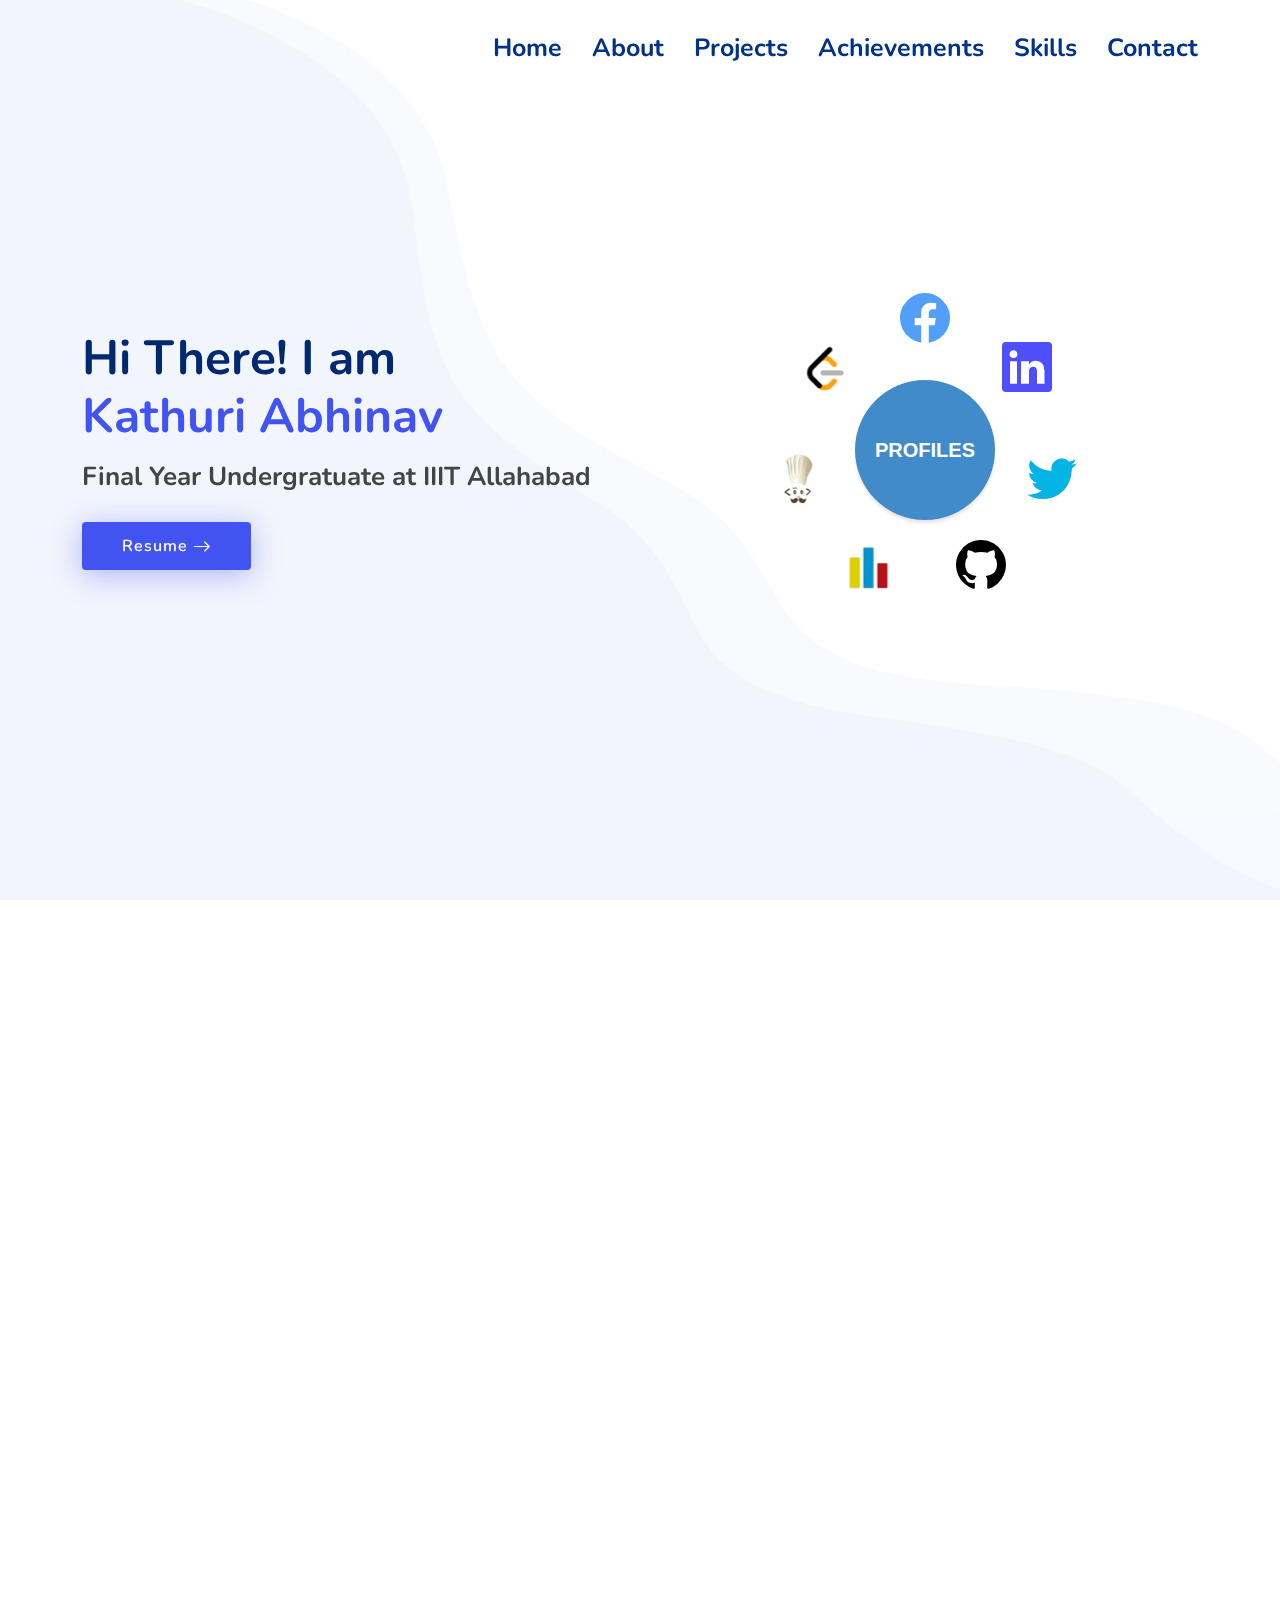
==== index.html @ 7c081679 "Update index.html" ====
<!-- kathuriabhinav -->

<!DOCTYPE html>
<html lang="en">

<head>

    <meta charset="utf-8">
    <meta content="width=device-width, initial-scale=1.0" name="viewport">

    <title>Kathuri Abhinav</title>
    <meta content="" name="description">

    <meta content="" name="keywords">
    <link rel="icon" href="https://github.com/kathuriabhinav/kathuriabhinav.github.io/blob/c8b21d54b0d76dc29320cdb60df4d03b7e96360a/assets/img/favicon.ico"/>
    <link href="assets/img/apple-touch-icon.png" rel="apple-touch-icon">
    <link
        href="https://fonts.googleapis.com/css?family=Open+Sans:300,300i,400,400i,600,600i,700,700i|Nunito:300,300i,400,400i,600,600i,700,700i|Poppins:300,300i,400,400i,500,500i,600,600i,700,700i"
        rel="stylesheet">

    <link href="assets/vendor/aos/aos.css" rel="stylesheet">
    <link href="assets/vendor/bootstrap/css/bootstrap.min.css" rel="stylesheet">
    <link href="assets/vendor/bootstrap-icons/bootstrap-icons.css" rel="stylesheet">
    <link href="assets/vendor/glightbox/css/glightbox.min.css" rel="stylesheet">
    <link href="assets/vendor/remixicon/remixicon.css" rel="stylesheet">
    <link href="assets/vendor/swiper/swiper-bundle.min.css" rel="stylesheet">

    <!-- My Main CSS -->
    <link href="assets/css/style.css" rel="stylesheet">

    <style>
        .selector {
            position: relative;
            left: 50%;
            top: 50%;
            width: 140px;
            height: 140px;
            margin-top: -70px;
            margin-left: -70px;
        }

        .selector,
        .selector button {
            font-family: 'Oswald', sans-serif;
            font-weight: 300;
        }

        .selector button {
            position: relative;
            width: 100%;
            height: 100%;
            padding: 10px;
            background: #428bca;
            border-radius: 50%;
            border: 0;
            color: white;
            font-size: 20px;
            cursor: pointer;
            box-shadow: 0 3px 3px rgba(0, 0, 0, 0.1);
            transition: all .1s;
        }

        .selector button:hover {
            background: #3071a9;
        }

        .selector button:focus {
            outline: none;
        }

        .selector ul {
            position: absolute;
            list-style: none;
            padding: 0;
            margin: 0;
            top: -20px;
            right: -20px;
            bottom: -20px;
            left: -20px;
        }

        .selector li {
            position: absolute;
            width: 0;
            height: 100%;
            margin: 0 50%;
            transition: all 0.8s ease-in-out;
        }

        .selector li input {
            display: none;
        }

        .selector li input+label {
            position: absolute;
            left: 50%;
            bottom: 100%;
            width: 0;
            height: 0;
            line-height: 1px;
            margin-left: 0;
            background: #fff;
            border-radius: 50%;
            text-align: center;
            font-size: 1px;
            overflow: hidden;
            cursor: pointer;
            box-shadow: none;
            transition: all 0.8s ease-in-out, color 0.1s, background 0.1s;
        }

        .selector li input:checked+label {
            color: white;
        }

        .selector.open li input+label {
            width: 80px;
            height: 80px;
            line-height: 80px;
            margin-left: -40px;
            font-size: 14px;
        }
    </style>

    <script src="https://ajax.googleapis.com/ajax/libs/jquery/1.11.1/jquery.min.js"></script>
    <script>
        var nbOptions = 8;
        var angleStart = -360;

        // jquery rotate animation
        function rotate(li, d) {
            $({
                d: angleStart
            }).animate({
                d: d
            }, {
                step: function (now) {
                    $(li)
                        .css({
                            transform: 'rotate(' + now + 'deg)'
                        })
                        .find('label')
                        .css({
                            transform: 'rotate(' + (-now) + 'deg)'
                        });
                },
                duration: 0
            });
        }

        function toggleOptions(s) {
            $(s).toggleClass('open');
            var li = $(s).find('li');
            var deg = $(s).hasClass('half') ? 180 / (li.length - 1) : 360 / li.length;
            for (var i = 0; i < li.length; i++) {
                var d = $(s).hasClass('half') ? (i * deg) - 90 : i * deg;
                $(s).hasClass('open') ? rotate(li[i], d) : rotate(li[i], angleStart);
            }
        }

        $('.selector button').click(function (e) {
            toggleOptions($(this).parent());
        });

        setTimeout(function () {
            toggleOptions('.selector');
        }, 100);
    </script>

    <script type="text/javascript">
        var _gaq = _gaq || [];
        _gaq.push(['_setAccount', 'UA-36251023-1']);
        _gaq.push(['_setDomainName', 'jqueryscript.net']);
        _gaq.push(['_trackPageview']);

        (function () {
            var ga = document.createElement('script');
            ga.type = 'text/javascript';
            ga.async = true;
            ga.src = ('https:' == document.location.protocol ? 'https://ssl' : 'http://www') + '.google-analytics.com/ga.js';
            var s = document.getElementsByTagName('script')[0];
            s.parentNode.insertBefore(ga, s);
        })();
    </script>

</head>

<body>

    <!-- Defining Menu and Intro Div -->

    <header id="header" class="header fixed-top">
        <div class="container-fluid container-xl d-flex align-items-center justify-content-between">

            <a href="index.html" class="logo d-flex align-items-center"> </a>

            <nav id="navbar" class="navbar">
                <ul>
                    <li><a class="nav-link" href="#home">Home</a></li>
                    <li><a class="nav-link" href="#about">About</a></li>
                    <li><a class="nav-link" href="#projects">Projects</a></li>
                    <li><a class="nav-link" href="#achievements">Achievements</a></li>
                    <li><a class="nav-link" href="#skills">Skills</a></li>
                    <li><a class="nav-link" href="#contact">Contact</a></li>
                </ul>
                <i class="bi bi-list mobile-nav-toggle"></i>
            </nav>
        </div>
    </header>

    <section id="home" class="introduction d-flex align-items-center">

        <div class="container">
            <div class="row">
                <div class="col-lg-6 d-flex flex-column justify-content-center">
                    <h1 data-aos="fade-up">Hi There! I am
                        <div style="color:#4154f1;">Kathuri Abhinav</div>
                    </h1>
                    <h2 data-aos="fade-down" data-aos-delay="400" class="font-weight:bold;"><span
                            style="font-weight: bold;">Final Year Undergratuate at IIIT Allahabad</span></h2>

                    <div data-aos="fade-up " data-aos-delay="600 ">
                        <div class="text-center text-lg-start ">
                            <a href=" "
                                class="btn-get-started d-inline-flex align-items-center justify-content-center align-self-center "
                                onclick="window.open( 'https://drive.google.com/file/d/1NWhGKjIDFWHr6jamXupGGBiWJXsNJlgU/view?usp=sharing') ">
                                <span>Resume</span>
                                <i class="bi bi-arrow-right "></i>
                            </a>
                        </div>
                    </div>
                </div>

                <div class="col-lg-6 ">
                    <div class='selector'>
                        <ul>
                            <li>
                                <input id='c1' type='checkbox'>
                                <label for='c1'> <a href="https://www.facebook.com/kathuriabhinav" target="_blank"><i
                                            class="bi bi-facebook "
                                            style="font-size:50px; color: rgb(81, 159, 249) "></i></a></label>
                            </li>
                            <li>
                                <input id='c2' type='checkbox'>
                                <label for='c2'> <a href="https://www.linkedin.com/in/kathuriabhinav" target="_blank"><i
                                            class="bi bi-linkedin "
                                            style="font-size:50px; color: rgb(78, 78, 250) "></i></a></label>
                            </li>
                            <li>
                                <input id='c3' type='checkbox'>
                                <label for='c3'> <a href="https://twitter.com/kathuriabhinav" target="_blank"><i
                                            class="bi bi-twitter "
                                            style="font-size:50px; color: rgb(3, 180, 229) "></i></a></label>
                            </li>
                            <li>
                                <input id='c4' type='checkbox'>
                                <label for='c4'> <a href="https://github.com/kathuriabhinav" target="_blank"><i
                                            class="bi bi-github " style="font-size:50px; color:black; "></i></a></label>
                            </li>
                            <li>
                                <input id='c5' type='checkbox'>
                                <label for='c5'> <a href="https://codeforces.com/profile/kathuriabhinav"
                                        target="_blank"><img src="assets/img/coding-profiles/CODEFORCES.jpg "
                                            alt=" " /></a></label>
                            </li>
                            <li>
                                <input id='c6' type='checkbox'>
                                <label for='c6'> <a href="https://www.codechef.com/users/kathuriabhinav"
                                        target="_blank"><img src="assets/img/coding-profiles/CODECHEF.jpg "
                                            alt=" " /></a></label>
                            </li>
                            <li>
                                <input id='c7' type='checkbox'>
                                <label for='c7'> <a href="https://leetcode.com/kathuriabhinav" target="_blank"><img
                                            src="assets/img/coding-profiles/LEETCODE.png " alt=" " /></a></label>
                            </li>
                        </ul>
                        <button style="font-weight:bold; "> PROFILES </button>
                    </div>

                    <div class="mySocials mt-5 ">

                        <a href="https://leetcode.com/kathuriabhinav" target="_blank"><img
                                src="assets/img/coding-profiles/LEETCODE.png " alt=" "
                                style="border-radius:100%;" /></a>
                        <a href="https://www.codechef.com/users/kathuriabhinav" target="_blank"><img
                                src="assets/img/coding-profiles/CODECHEF.jpg " alt=" "
                                style="border-radius:80%; " /></a>
                        <a href="https://codeforces.com/profile/kathuriabhinav" target="_blank"><img
                                src="assets/img/coding-profiles/CODEFORCES.jpg " alt=" "
                                style="border-radius:40%; " /></a>
                    </div>
                </div>
            </div>
    </section>

    <!-- About Section -->

    <section id="about" class="features ">
        <div class="container " data-aos="fade-up " data-aos-delay="200 ">
            <header class="section-header ">
                <img src="assets/img/empty.png " alt=" " />
                <p><span style="font-family: Nunito, sans-serif; "> And Miles to Go Before I Sleep.....</span></p>
            </header>

            <div class="row ">

                <div class="col-lg-6 ">
                    <img src="assets/img/about.png " class="img-fluid " alt=" ">
                </div>

                <div class="col-lg-6 mt-5 mt-lg-0 d-flex ">
                    <div class="row align-self-center gy-4 ">
                        <div class="col-md-12 " data-aos="zoom-out ">
                            <h3 style="line-height:1.6; text-align:justify; font-weight:bold;">I am currently pursuing
                                Bachelors in
                                <span style="color:#4154f1; ">Information Technology</span> from <span
                                    style="color:#4154f1; ">IIIT Allahabad</span>. I have a keen interest in Full Stack
                                <span style="color:#4154f1; ">Android App Development</span>.
                                I love to solve <span style="color:#4154f1; ">Coding Challenges</span> and exploring new
                                domains of Computer Science. I also do Theatre in College.
                            </h3>
                        </div>
                    </div>
                </div>

            </div>

        </div>
    </section>

    <img src="assets/img/empty.png " alt=" " />
    <!-- Projects Descriptions -->

    <section id="projects" class="myProjects ">
        <div class="container " data-aos="fade-up ">

            <header class="section-header ">
                <img src="assets/img/empty.png " alt=" " />
                <p><span style="font-family: Nunito, sans-serif; "> MY PROJECTS </span></p>
                <img src="assets/img/empty.png " alt=" " />
            </header>

            <div class="row gy-4 myProjects-container " data-aos="fade-up " data-aos-delay="200 ">
                <div class="col-lg-4 col-md-6 myProjects-item filter-app ">
                    <div class="myProjects-wrap ">
                        <img src="assets/img/projects/job_portal.png" class="img-fluid " alt=" ">
                        <div class="myProjects-info ">
                            <h2 style="font-weight:bold; ">Job Portal</h2>
                            <p style="font-weight:bold; ">Java Swing | MySQL | OOPS</p>
                            <div class="myProjects-links ">
                                <a href="https://github.com/kathuriabhinav/job_portal" title="Github Link "><i
                                        class="bi bi-github "></i></a>
                            </div>
                        </div>
                    </div>
                </div>

                <div class="col-lg-4 col-md-6 myProjects-item filter-app ">
                    <div class="myProjects-wrap ">
                        <img src="assets/img/projects/student_inattentiveness_detection.jpg" class="img-fluid " alt=" ">
                        <div class="myProjects-info ">
                            <h2 style="font-weight:bold; ">Student Inattentiveness Detection</h2>
                            <p style="font-weight:bold; ">Python | OpenCV | Tensorflow | Keras</p>
                            <div class="myProjects-links ">
                                <a href="https://github.com/kathuriabhinav/student_inattentiveness_detection"
                                    target="_blank " title="Github Link "><i class="bi bi-github "></i></a>
                            </div>
                        </div>
                    </div>
                </div>

                <div class="col-lg-4 col-md-6 myProjects-item filter-app ">
                    <div class="myProjects-wrap ">
                        <img src="assets/img/projects/iot_weather_station.jpg " class="img-fluid " alt=" ">
                        <div class="myProjects-info ">
                            <h2 style="font-weight:bold; ">IOT Weather Station</h2>
                            <p style="font-weight:bold; ">Native Android | Java | XML | Firebase | IOT</p>
                            <div class="myProjects-links ">
                                <a href="https://github.com/kathuriabhinav/iot_weather_station" title="Github Link "><i
                                        class="bi bi-github "></i></a>
                            </div>
                        </div>
                    </div>
                </div>

                <div class="col-lg-4 col-md-6 myProjects-item filter-app ">
                    <div class="myProjects-wrap ">
                        <img src="assets/img/projects/access_restriction_system.jpg" class="img-fluid " alt=" ">
                        <div class="myProjects-info ">
                            <h2 style="font-weight:bold; ">Access Restriction System</h2>
                            <p style="font-weight:bold; ">Java Swing | MySQL | OOPS</p>
                            <div class="myProjects-links ">
                                <a href="https://github.com/kathuriabhinav/access_restriction_system"
                                    target="_blank " title="Github Link "><i class="bi bi-github "></i></a>
                            </div>
                        </div>
                    </div>
                </div>

                <div class="col-lg-4 col-md-6 myProjects-item filter-app ">
                    <div class="myProjects-wrap ">
                        <img src="assets/img/projects/ivp_proctoring_system.jpg" class="img-fluid " alt=" ">
                        <div class="myProjects-info ">
                            <h2 style="font-weight:bold; ">Online Proctoring System</h2>
                            <p style="font-weight:bold; ">Python | OpenCV | Tensorflow | Keras</p>
                            <div class="myProjects-links ">
                                <a href="https://github.com/kathuriabhinav/ivp_proctoring_system"
                                    target="_blank " title="Github Link "><i class="bi bi-github "></i></a>
                            </div>
                        </div>
                    </div>
                </div>

                <div class="col-lg-4 col-md-6 myProjects-item filter-app ">
                    <div class="myProjects-wrap ">
                        <img src="assets/img/projects/hvac_monitoring_system.jpg" class="img-fluid " alt=" ">
                        <div class="myProjects-info ">
                            <h2 style="font-weight:bold; ">HVAC Monitoring System</h2>
                            <p style="font-weight:bold; ">Native Android | Java | XML | MongoDB</p>
                            <div class="myProjects-links ">
                                <a href="https://github.com/kathuriabhinav/hvac_monitoring_system"
                                    target="_blank " title="Github Link "><i class="bi bi-github "></i></a>
                            </div>
                        </div>
                    </div>
                </div>

            </div>
        </div>
    </section>

    <!-- Achievements Section -->

    <section id="achievements" class="testimonials ">
        <div class="container " data-aos="fade-up ">

            <header class="section-header ">
                <img src="assets/img/empty.png " alt=" " />
                <p><span style="font-family: Nunito, sans-serif; "><i class="bi bi-trophy "></i> ACHIEVEMENTS
                    </span></p>
            </header>

            <div class="testimonials-slider swiper " data-aos="fade-up " data-aos-delay="200 ">
                <div class="swiper-wrapper ">


                    <div class="swiper-slide ">
                        <div class="testimonial-item ">
                            <div class="stars ">
                                <i class="bi bi-star-fill "></i><i class="bi bi-star-fill "></i><i
                                    class="bi bi-star-fill "></i><i class="bi bi-star-fill "></i><i
                                    class="bi bi-star-fill "></i>
                            </div>
                            <p style="font-weight:bold; " class="mt-5 "> Global Ranked 517 out of 6900+
                                participants in September Cook-Off 2021 </p>
                            <div class="profile ">
                                <img src="assets/img/CODECHEF.jpg " class="testimonial-img " alt=" ">
                                <h3>CODECHEF</h3>
                            </div>
                        </div>
                    </div>

                    <div class="swiper-slide ">
                        <div class="testimonial-item ">
                            <div class="stars ">
                                <i class="bi bi-star-fill "></i><i class="bi bi-star-fill "></i><i
                                    class="bi bi-star-fill "></i><i class="bi bi-star-fill "></i><i
                                    class="bi bi-star-fill "></i>
                            </div>
                            <p style="font-weight:bold; " class="mt-5 "> Global Ranked 3862 out of 16000+
                                participants in Round 745 </p>
                            <div class="profile ">
                                <img src="assets/img/CODEFORCES.jpg " class="testimonial-img " alt=" ">
                                <h3>CODEFORCES</h3>
                            </div>
                        </div>
                    </div>

                    <div class="swiper-slide ">
                        <div class="testimonial-item ">
                            <div class="stars ">
                                <i class="bi bi-star-fill "></i><i class="bi bi-star-fill "></i><i
                                    class="bi bi-star-fill "></i><i class="bi bi-star-fill "></i><i
                                    class="bi bi-star-fill "></i>
                            </div>
                            <p style="font-weight:bold; " class="mt-5 "> Global Ranked 4219 out of 9100+
                                participants in Biweekly 61 </p>
                            <div class="profile ">
                                <img src="assets/img/LEETCODE.png " class="testimonial-img " alt=" ">
                                <h3>LEETCODE</h3>
                            </div>
                        </div>
                    </div>

                    
                    <div class="swiper-slide ">
                        <div class="testimonial-item ">
                            <div class="stars ">
                                <i class="bi bi-star-fill "></i><i class="bi bi-star-fill "></i><i
                                    class="bi bi-star-fill "></i><i class="bi bi-star-fill "></i><i
                                    class="bi bi-star-fill "></i>
                            </div>
                            <p style="font-weight:bold; " class="mt-5 "> Global Ranked 492 out of 7500+
                                participants in August Lunchtime 2021 </p>
                            <div class="profile ">
                                <img src="assets/img/CODECHEF.jpg " class="testimonial-img " alt=" ">
                                <h3>CODECHEF</h3>
                            </div>
                        </div>
                    </div>

                    <div class="swiper-slide ">
                        <div class="testimonial-item ">
                            <div class="stars ">
                                <i class="bi bi-star-fill "></i><i class="bi bi-star-fill "></i><i
                                    class="bi bi-star-fill "></i><i class="bi bi-star-fill "></i><i
                                    class="bi bi-star-fill "></i>
                            </div>
                            <p style="font-weight:bold; " class="mt-5 "> Global Ranked 3714 out of 22500+
                                participants in Round 751 </p>
                            <div class="profile ">
                                <img src="assets/img/CODEFORCES.jpg " class="testimonial-img " alt=" ">
                                <h3>CODEFORCES</h3>
                            </div>
                        </div>
                    </div>

                    <div class="swiper-slide ">
                        <div class="testimonial-item ">
                            <div class="stars ">
                                <i class="bi bi-star-fill "></i><i class="bi bi-star-fill "></i><i
                                    class="bi bi-star-fill "></i><i class="bi bi-star-fill "></i><i
                                    class="bi bi-star-fill "></i>
                            </div>
                            <p style="font-weight:bold; " class="mt-5 "> Global Ranked 271  out of 2500+
                                participants in Starters 41 </p>
                            <div class="profile ">
                                <img src="assets/img/CODECHEF.jpg " class="testimonial-img " alt=" ">
                                <h3>CODECHEF</h3>
                            </div>
                        </div>
                    </div>

                    <div class="swiper-slide ">
                        <div class="testimonial-item ">
                            <div class="stars ">
                                <i class="bi bi-star-fill "></i><i class="bi bi-star-fill "></i><i
                                    class="bi bi-star-fill "></i><i class="bi bi-star-fill "></i><i
                                    class="bi bi-star-fill "></i>
                            </div>
                            <p style="font-weight:bold; " class="mt-5 "> Global Ranked 3530 out of 7000+
                                participants in Kickstart Round E 2021 </p>
                            <div class="profile ">
                                <img src="assets/img/GOOGLE.jpg " class="testimonial-img " alt=" ">
                                <h3>KICKSTART</h3>
                            </div>
                        </div>
                    </div>

                </div>
                <div class="swiper-pagination "></div>
            </div>
        </div>
    </section>

    <!-- Skills Section -->

    <section id="skills" class="mySkills">
        <div class="container-fluid" data-aos="fade-up">

            <header class="section-header">
                <img src="assets/img/empty.png " alt=" " />
                <p><span style="font-family: Nunito, sans-serif;"> MY SKILLS </span>
                </p>
            </header>

            <div class="row" data-aos="fade-left">


                <div class=" col-12 mt-5 " align="center" data-aos=" fade-right " data-aos-delay=" 100 ">
                    <div>
                        <img src=" assets/img/DBMS.png " class=" img-fluid " alt=" ">
                    </div>
                </div>
                
                <div class="col-12" align="center" data-aos="fade-left" data-aos-delay="100">
                    <div>
                        <img src="assets/img/AppDev.png " class="img-fluid" alt=" "> 
                    </div>
                </div>

            </div>
        </div>
    </section>

    <!-- Contact Section -->
    <section id="contact" class="contact ">

        <div class="container " data-aos="fade-up ">

            <header class="section-header ">
                <p><span style="font-family: Nunito, sans-serif; ">GET IN TOUCH</span></p>
            </header>

            <div class="row gy-4 ">
                <div class="col ">
                    <div class="row gy-4 ">
                        <div class="col-md-4 ">
                            <div class="info-box ">
                                <i class="bi bi-envelope "></i>
                                <h3>Drop a Mail</h3>
                                <p>kathuriabhinav@gmail.com</p>
                            </div>
                        </div>
                        <div class="col-md-4 ">
                            <div class="info-box ">
                                <i class="bi bi-geo-alt "></i>
                                <h3>Address</h3>
                                <p>Boath-B, Adilabad, Telangana, India</p>
                            </div>
                        </div>

                    </div>
                    <div class="row gy-4 m-2 " id="mobileSocial ">
                        <div class="col-md-1 col-3 " align="center ">
                            <a href="https://www.facebook.com/kathuriabhinav" target="_blank"><i class="bi bi-facebook "
                                    style="font-size:30px; color:black; "></i></a>
                        </div>
                        <div class="col-md-1 col-3 " align="center ">
                            <a href="https://www.linkedin.com/in/kathuriabhinav" target="_blank"><i
                                    class="bi bi-linkedin " style="font-size:30px; color:black; "></i></a>
                        </div>
                        <div class="col-md-1 col-3 " align="center ">
                            <a href="https://twitter.com/kathuriabhinav" target="_blank"><i class="bi bi-twitter "
                                    style="font-size:30px; color:black; "></i></a>
                        </div>
                        <div class="col-md-1 col-3 " align="center ">
                            <a href="https://github.com/kathuriabhinav" target="_blank"><i class="bi bi-github "
                                    style="font-size:30px; color:black; "></i></a>
                        </div>
                    </div>
                </div>
            </div>
        </div>
    </section>

    </main>

    <!-- Footer Section -->

    <!-- <footer id="footer " class="footer ">
                <div class="container ">
                    <div class="copyright ">Designed with <i class="bi bi-heart " style="color:red; "></i> by <strong><span> Kathuri Abhinav</span></strong>
                    </div>
                </div>
            </footer> -->

    <!-- Vendor JS Files -->
    <script src="assets/vendor/purecounter/purecounter.js "></script>
    <script src="assets/vendor/aos/aos.js "></script>
    <script src="assets/vendor/bootstrap/js/bootstrap.bundle.min.js "></script>
    <script src="assets/vendor/glightbox/js/glightbox.min.js "></script>
    <script src="assets/vendor/isotope-layout/isotope.pkgd.min.js "></script>
    <script src="assets/vendor/swiper/swiper-bundle.min.js "></script>
    <script src="assets/vendor/php-email-form/validate.js "></script>

    <!-- Template Main JS File -->
    <script src="assets/js/main.js "></script>

</body>

</html>
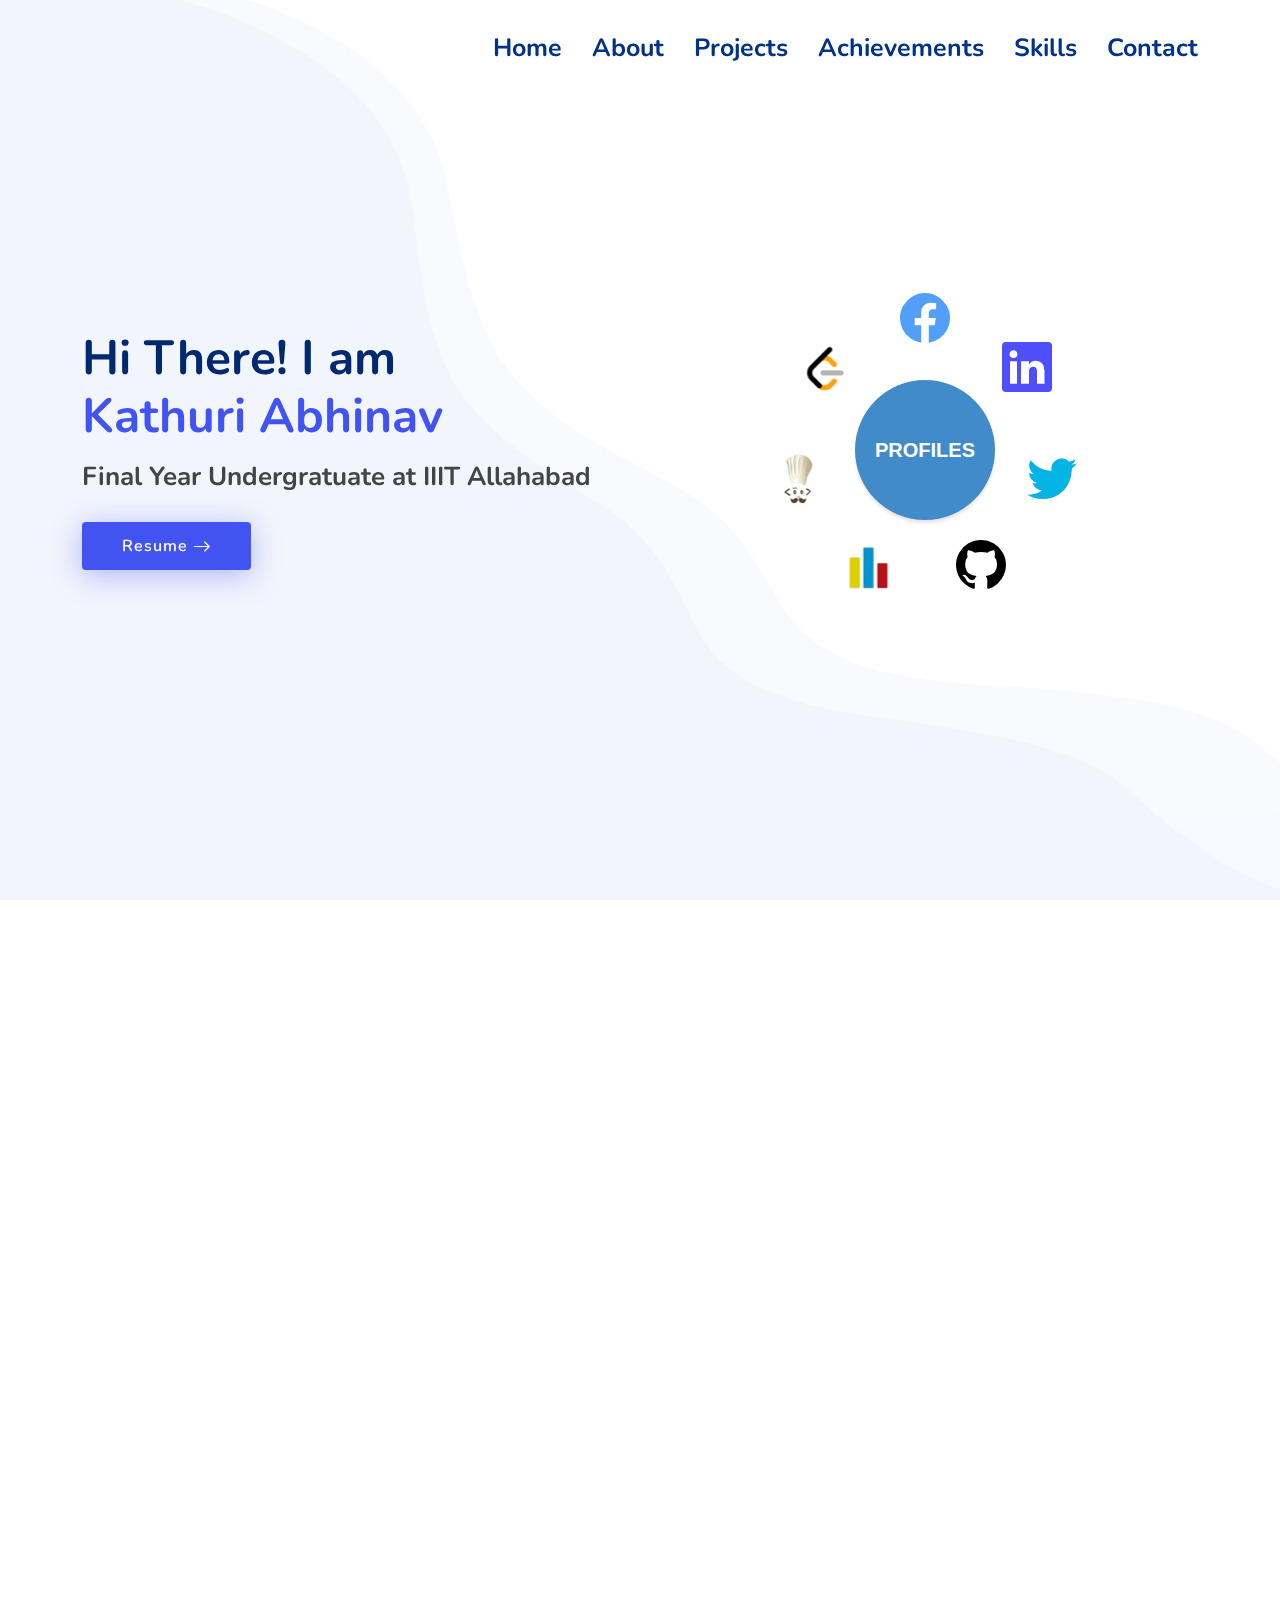
==== commit ded17b87: "minor changes" ====
--- a/index.html
+++ b/index.html
@@ -12,7 +12,7 @@
     <meta content="" name="description">
 
     <meta content="" name="keywords">
-    <link rel="icon" href="https://github.com/kathuriabhinav/kathuriabhinav.github.io/blob/c8b21d54b0d76dc29320cdb60df4d03b7e96360a/assets/img/favicon.ico"/>
+    <link rel="shortcut icon" type="image/x-icon" href="./assets/img/favicon2.ico" />
     <link href="assets/img/apple-touch-icon.png" rel="apple-touch-icon">
     <link
         href="https://fonts.googleapis.com/css?family=Open+Sans:300,300i,400,400i,600,600i,700,700i|Nunito:300,300i,400,400i,600,600i,700,700i|Poppins:300,300i,400,400i,500,500i,600,600i,700,700i"
@@ -344,12 +344,40 @@
             <div class="row gy-4 myProjects-container " data-aos="fade-up " data-aos-delay="200 ">
                 <div class="col-lg-4 col-md-6 myProjects-item filter-app ">
                     <div class="myProjects-wrap ">
+                        <img src="assets/img/projects/vshop.png" class="img-fluid " alt=" ">
+                        <div class="myProjects-info ">
+                            <h2 style="font-weight:bold; ">vShop</h2>
+                            <p style="font-weight:bold; ">Java | XML | Firebase</p>
+                            <div class="myProjects-links ">
+                                <a href="https://github.com/kathuriabhinav/vshop" title="Github Link "><i
+                                        class="bi bi-github "></i></a>
+                            </div>
+                        </div>
+                    </div>
+                </div>
+
+                <div class="col-lg-4 col-md-6 myProjects-item filter-app ">
+                    <div class="myProjects-wrap ">
                         <img src="assets/img/projects/job_portal.png" class="img-fluid " alt=" ">
                         <div class="myProjects-info ">
                             <h2 style="font-weight:bold; ">Job Portal</h2>
                             <p style="font-weight:bold; ">Java Swing | MySQL | OOPS</p>
                             <div class="myProjects-links ">
                                 <a href="https://github.com/kathuriabhinav/job_portal" title="Github Link "><i
+                                        class="bi bi-github "></i></a>
+                            </div>
+                        </div>
+                    </div>
+                </div>
+
+                <div class="col-lg-4 col-md-6 myProjects-item filter-app ">
+                    <div class="myProjects-wrap ">
+                        <img src="assets/img/projects/iot_weather_station.jpg " class="img-fluid " alt=" ">
+                        <div class="myProjects-info ">
+                            <h2 style="font-weight:bold; ">IOT Weather Station</h2>
+                            <p style="font-weight:bold; ">Java | XML | Firebase | IOT</p>
+                            <div class="myProjects-links ">
+                                <a href="https://github.com/kathuriabhinav/iot_weather_station" title="Github Link "><i
                                         class="bi bi-github "></i></a>
                             </div>
                         </div>
@@ -372,45 +400,31 @@
 
                 <div class="col-lg-4 col-md-6 myProjects-item filter-app ">
                     <div class="myProjects-wrap ">
-                        <img src="assets/img/projects/iot_weather_station.jpg " class="img-fluid " alt=" ">
-                        <div class="myProjects-info ">
-                            <h2 style="font-weight:bold; ">IOT Weather Station</h2>
-                            <p style="font-weight:bold; ">Native Android | Java | XML | Firebase | IOT</p>
-                            <div class="myProjects-links ">
-                                <a href="https://github.com/kathuriabhinav/iot_weather_station" title="Github Link "><i
-                                        class="bi bi-github "></i></a>
-                            </div>
-                        </div>
-                    </div>
-                </div>
-
-                <div class="col-lg-4 col-md-6 myProjects-item filter-app ">
-                    <div class="myProjects-wrap ">
                         <img src="assets/img/projects/access_restriction_system.jpg" class="img-fluid " alt=" ">
                         <div class="myProjects-info ">
                             <h2 style="font-weight:bold; ">Access Restriction System</h2>
                             <p style="font-weight:bold; ">Java Swing | MySQL | OOPS</p>
                             <div class="myProjects-links ">
-                                <a href="https://github.com/kathuriabhinav/access_restriction_system"
-                                    target="_blank " title="Github Link "><i class="bi bi-github "></i></a>
-                            </div>
-                        </div>
-                    </div>
-                </div>
-
-                <div class="col-lg-4 col-md-6 myProjects-item filter-app ">
+                                <a href="https://github.com/kathuriabhinav/access_restriction_system" target="_blank "
+                                    title="Github Link "><i class="bi bi-github "></i></a>
+                            </div>
+                        </div>
+                    </div>
+                </div>
+
+                <!-- <div class="col-lg-4 col-md-6 myProjects-item filter-app ">
                     <div class="myProjects-wrap ">
                         <img src="assets/img/projects/ivp_proctoring_system.jpg" class="img-fluid " alt=" ">
                         <div class="myProjects-info ">
                             <h2 style="font-weight:bold; ">Online Proctoring System</h2>
                             <p style="font-weight:bold; ">Python | OpenCV | Tensorflow | Keras</p>
                             <div class="myProjects-links ">
-                                <a href="https://github.com/kathuriabhinav/ivp_proctoring_system"
-                                    target="_blank " title="Github Link "><i class="bi bi-github "></i></a>
-                            </div>
-                        </div>
-                    </div>
-                </div>
+                                <a href="https://github.com/kathuriabhinav/ivp_proctoring_system" target="_blank "
+                                    title="Github Link "><i class="bi bi-github "></i></a>
+                            </div>
+                        </div>
+                    </div>
+                </div> -->
 
                 <div class="col-lg-4 col-md-6 myProjects-item filter-app ">
                     <div class="myProjects-wrap ">
@@ -419,8 +433,8 @@
                             <h2 style="font-weight:bold; ">HVAC Monitoring System</h2>
                             <p style="font-weight:bold; ">Native Android | Java | XML | MongoDB</p>
                             <div class="myProjects-links ">
-                                <a href="https://github.com/kathuriabhinav/hvac_monitoring_system"
-                                    target="_blank " title="Github Link "><i class="bi bi-github "></i></a>
+                                <a href="https://github.com/kathuriabhinav/hvac_monitoring_system" target="_blank "
+                                    title="Github Link "><i class="bi bi-github "></i></a>
                             </div>
                         </div>
                     </div>
@@ -493,7 +507,7 @@
                         </div>
                     </div>
 
-                    
+
                     <div class="swiper-slide ">
                         <div class="testimonial-item ">
                             <div class="stars ">
@@ -533,7 +547,7 @@
                                     class="bi bi-star-fill "></i><i class="bi bi-star-fill "></i><i
                                     class="bi bi-star-fill "></i>
                             </div>
-                            <p style="font-weight:bold; " class="mt-5 "> Global Ranked 271  out of 2500+
+                            <p style="font-weight:bold; " class="mt-5 "> Global Ranked 271 out of 2500+
                                 participants in Starters 41 </p>
                             <div class="profile ">
                                 <img src="assets/img/CODECHEF.jpg " class="testimonial-img " alt=" ">
@@ -583,10 +597,10 @@
                         <img src=" assets/img/DBMS.png " class=" img-fluid " alt=" ">
                     </div>
                 </div>
-                
+
                 <div class="col-12" align="center" data-aos="fade-left" data-aos-delay="100">
                     <div>
-                        <img src="assets/img/AppDev.png " class="img-fluid" alt=" "> 
+                        <img src="assets/img/AppDev.png " class="img-fluid" alt=" ">
                     </div>
                 </div>
 
@@ -670,4 +684,4 @@
 
 </body>
 
-</html>
+</html>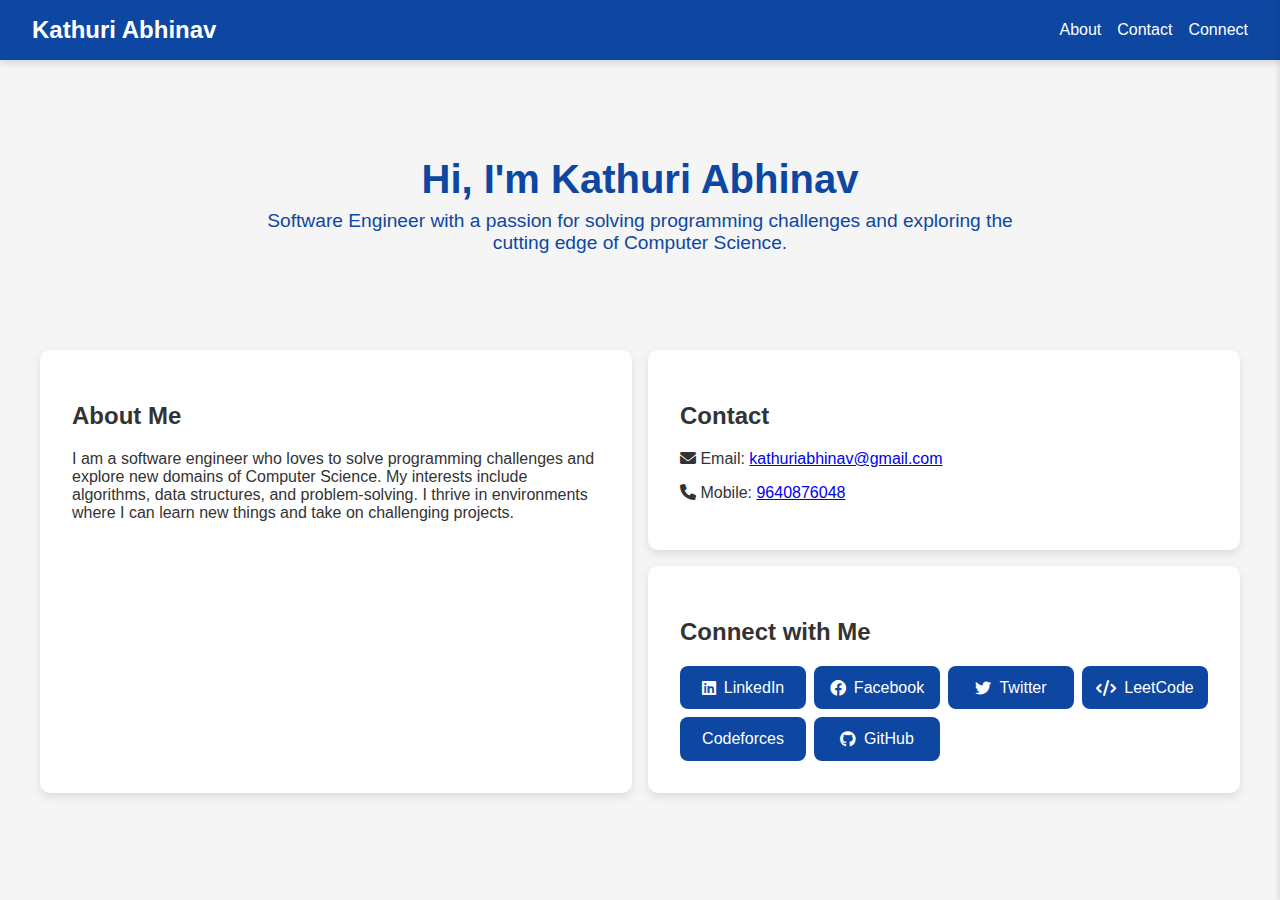
==== commit b11634f4: "Update index.html" ====
--- a/index.html
+++ b/index.html
@@ -1,687 +1,260 @@
-<!-- kathuriabhinav -->
-
 <!DOCTYPE html>
 <html lang="en">
-
 <head>
-
-    <meta charset="utf-8">
-    <meta content="width=device-width, initial-scale=1.0" name="viewport">
-
-    <title>Kathuri Abhinav</title>
-    <meta content="" name="description">
-
-    <meta content="" name="keywords">
-    <link rel="shortcut icon" type="image/x-icon" href="./assets/img/favicon2.ico" />
-    <link href="assets/img/apple-touch-icon.png" rel="apple-touch-icon">
-    <link
-        href="https://fonts.googleapis.com/css?family=Open+Sans:300,300i,400,400i,600,600i,700,700i|Nunito:300,300i,400,400i,600,600i,700,700i|Poppins:300,300i,400,400i,500,500i,600,600i,700,700i"
-        rel="stylesheet">
-
-    <link href="assets/vendor/aos/aos.css" rel="stylesheet">
-    <link href="assets/vendor/bootstrap/css/bootstrap.min.css" rel="stylesheet">
-    <link href="assets/vendor/bootstrap-icons/bootstrap-icons.css" rel="stylesheet">
-    <link href="assets/vendor/glightbox/css/glightbox.min.css" rel="stylesheet">
-    <link href="assets/vendor/remixicon/remixicon.css" rel="stylesheet">
-    <link href="assets/vendor/swiper/swiper-bundle.min.css" rel="stylesheet">
-
-    <!-- My Main CSS -->
-    <link href="assets/css/style.css" rel="stylesheet">
-
+    <meta charset="UTF-8">
+    <meta name="viewport" content="width=device-width, initial-scale=1.0">
+    <meta name="description" content="Connect with Kathuri Abhinav, a passionate Software Engineer who enjoys solving programming challenges and exploring new domains in Computer Science.">
+    <title>Kathuri Abhinav - Software Engineer</title>
+    <link rel="stylesheet" href="https://cdnjs.cloudflare.com/ajax/libs/font-awesome/6.0.0/css/all.min.css">
     <style>
-        .selector {
-            position: relative;
-            left: 50%;
-            top: 50%;
-            width: 140px;
-            height: 140px;
-            margin-top: -70px;
-            margin-left: -70px;
-        }
-
-        .selector,
-        .selector button {
-            font-family: 'Oswald', sans-serif;
-            font-weight: 300;
-        }
-
-        .selector button {
-            position: relative;
-            width: 100%;
+        body {
+            font-family: 'Segoe UI', Tahoma, Geneva, Verdana, sans-serif;
+            background-color: #f5f5f5;
+            margin: 0;
+            color: #333;
+        }
+
+        .navbar {
+            background-color: #0d47a1;
+            display: flex;
+            justify-content: space-between;
+            align-items: center;
+            padding: 1rem 2rem;
+            box-shadow: 0 4px 6px rgba(0, 0, 0, 0.1);
+        }
+
+        .navbar h1 {
+            color: #fff;
+            margin: 0;
+            font-size: 1.5rem;
+        }
+
+        .navbar nav {
+            display: flex;
+        }
+
+        .navbar nav a {
+            color: #fff;
+            margin-left: 1rem;
+            text-decoration: none;
+            font-size: 1rem;
+            transition: color 0.3s ease;
+        }
+
+        .navbar nav a:hover {
+            color: #bbdefb;
+        }
+
+        .hamburger {
+            display: none;
+            font-size: 1.5rem;
+            color: #fff;
+            cursor: pointer;
+        }
+
+        .side-panel {
+            position: fixed;
+            top: 0;
+            right: 0;
+            width: 150px;
             height: 100%;
-            padding: 10px;
-            background: #428bca;
-            border-radius: 50%;
-            border: 0;
-            color: white;
-            font-size: 20px;
+            background-color: #0d47a1;
+            box-shadow: -2px 0 5px rgba(0, 0, 0, 0.1);
+            transform: translateX(100%);
+            transition: transform 0.3s ease;
+            z-index: 1000;
+        }
+
+        .side-panel.open {
+            transform: translateX(0);
+        }
+
+        .side-panel nav {
+            display: flex;
+            flex-direction: column;
+            padding: 1rem;
+        }
+
+        .side-panel nav a {
+            color: #fff;
+            text-decoration: none;
+            margin: 1rem 0;
+            font-size: 1.2rem;
+        }
+
+        .close-btn {
+            text-align: right;
+            margin-bottom: 1rem;
             cursor: pointer;
-            box-shadow: 0 3px 3px rgba(0, 0, 0, 0.1);
-            transition: all .1s;
-        }
-
-        .selector button:hover {
-            background: #3071a9;
-        }
-
-        .selector button:focus {
-            outline: none;
-        }
-
-        .selector ul {
-            position: absolute;
-            list-style: none;
-            padding: 0;
-            margin: 0;
-            top: -20px;
-            right: -20px;
-            bottom: -20px;
-            left: -20px;
-        }
-
-        .selector li {
-            position: absolute;
-            width: 0;
-            height: 100%;
-            margin: 0 50%;
-            transition: all 0.8s ease-in-out;
-        }
-
-        .selector li input {
-            display: none;
-        }
-
-        .selector li input+label {
-            position: absolute;
-            left: 50%;
-            bottom: 100%;
-            width: 0;
-            height: 0;
-            line-height: 1px;
-            margin-left: 0;
+            font-size: 1.5rem;
+            color: #fff;
+        }
+
+        .hero {
+            background: url('https://source.unsplash.com/1600x900/?programming,technology') no-repeat center center/cover;
+            color: #0d47a1;
+            text-align: center;
+            padding: 4rem 1rem;
+        }
+
+        .hero h2 {
+            font-size: 2.5rem;
+            margin-bottom: 0.5rem;
+        }
+
+        .hero p {
+            font-size: 1.2rem;
+            max-width: 800px;
+            margin: 0 auto;
+        }
+
+        .main-content {
+            display: grid;
+            grid-template-columns: 1fr 1fr;
+            gap: 1rem;
+            max-width: 1200px;
+            margin: 2rem auto;
+            padding: 0 1rem;
+        }
+
+        .about, .contact, .connect {
             background: #fff;
-            border-radius: 50%;
-            text-align: center;
-            font-size: 1px;
-            overflow: hidden;
-            cursor: pointer;
-            box-shadow: none;
-            transition: all 0.8s ease-in-out, color 0.1s, background 0.1s;
-        }
-
-        .selector li input:checked+label {
-            color: white;
-        }
-
-        .selector.open li input+label {
-            width: 80px;
-            height: 80px;
-            line-height: 80px;
-            margin-left: -40px;
-            font-size: 14px;
+            border-radius: 10px;
+            box-shadow: 0 4px 10px rgba(0, 0, 0, 0.1);
+            padding: 2rem;
+        }
+
+        .about {
+            grid-column: 1 / 2;
+            grid-row: 1 / 3;
+        }
+
+        .contact {
+            grid-column: 2 / 3;
+            grid-row: 1 / 2;
+        }
+
+        .connect {
+            grid-column: 2 / 3;
+            grid-row: 2 / 3;
+        }
+
+        .social-links {
+            display: grid;
+            grid-template-columns: repeat(auto-fit, minmax(100px, 1fr));
+            gap: 0.5rem;
+        }
+
+        .social-links a {
+            display: flex;
+            align-items: center;
+            justify-content: center;
+            text-decoration: none;
+            color: #fff;
+            background-color: #0d47a1;
+            padding: 0.8rem;
+            border-radius: 8px;
+            transition: background-color 0.3s ease;
+        }
+
+        .social-links a i {
+            margin-right: 0.5rem;
+        }
+
+        .social-links a:hover {
+            background-color: #1565c0;
+        }
+
+        @media (max-width: 768px) {
+            .navbar nav {
+                display: none;
+            }
+
+            .hamburger {
+                display: block;
+            }
+            
+            .main-content {
+                display: flex;
+                flex-direction: column;
+            }
+
+            .about, .contact, .connect {
+                grid-column: 1 / 2;
+                grid-row: auto;
+            }
         }
     </style>
-
-    <script src="https://ajax.googleapis.com/ajax/libs/jquery/1.11.1/jquery.min.js"></script>
+</head>
+<body>
+    <header class="navbar">
+        <h1>Kathuri Abhinav</h1>
+        <nav>
+            <a href="#about">About</a>
+            <a href="#contact">Contact</a>
+            <a href="#connect">Connect</a>
+        </nav>
+        <div class="hamburger" onclick="toggleSidePanel()">
+            <i class="fas fa-bars"></i>
+        </div>
+    </header>
+    
+    <div class="side-panel" id="sidePanel">
+        <nav>
+            <a onclick="toggleSidePanel()"> 
+                <i class="fas fa-times"></i> 
+            </a>
+            <a href="#about" onclick="toggleSidePanel()">About</a>
+            <a href="#contact" onclick="toggleSidePanel()">Contact</a>
+            <a href="#connect" onclick="toggleSidePanel()">Connect</a>
+        </nav>
+    </div>
+
+    <section class="hero">
+        <h2>Hi, I'm Kathuri Abhinav</h2>
+        <p>Software Engineer with a passion for solving programming challenges and exploring the cutting edge of Computer Science.</p>
+    </section>
+    
+    <section class="main-content">
+        <div id="about" class="about section">
+            <h2>About Me</h2>
+            <p>I am a software engineer who loves to solve programming challenges and explore new domains of Computer Science. My interests include algorithms, data structures, and problem-solving. I thrive in environments where I can learn new things and take on challenging projects.</p>
+        </div>
+        <div id="contact" class="contact section">
+            <h2>Contact</h2>
+            <p><i class="fas fa-envelope"></i> Email: <a href="mailto:kathuriabhinav@gmail.com">kathuriabhinav@gmail.com</a></p>
+            <p><i class="fas fa-phone"></i> Mobile: <a href="tel:+919640876048">9640876048</a></p>
+        </div>
+        <div id="connect" class="connect section">
+            <h2>Connect with Me</h2>
+            <div class="social-links">
+                <a href="https://www.linkedin.com/in/kathuriabhinav/" target="_blank">
+                    <i class="fab fa-linkedin"></i> LinkedIn
+                </a>
+                <a href="https://www.facebook.com/kathuriabhinav/" target="_blank">
+                    <i class="fab fa-facebook"></i> Facebook
+                </a>
+                <a href="https://x.com/kathuriabhinav" target="_blank">
+                    <i class="fab fa-twitter"></i> Twitter
+                </a>
+                <a href="https://leetcode.com/u/voldemort_135/" target="_blank">
+                    <i class="fas fa-code"></i> LeetCode
+                </a>
+                <a href="https://codeforces.com/profile/kathuriabhinav" target="_blank">
+                    Codeforces
+                </a>
+                <a href="https://github.com/kathuriabhinav" target="_blank">
+                    <i class="fab fa-github"></i> GitHub
+                </a>
+            </div>
+        </div>
+    </section>
+    
     <script>
-        var nbOptions = 8;
-        var angleStart = -360;
-
-        // jquery rotate animation
-        function rotate(li, d) {
-            $({
-                d: angleStart
-            }).animate({
-                d: d
-            }, {
-                step: function (now) {
-                    $(li)
-                        .css({
-                            transform: 'rotate(' + now + 'deg)'
-                        })
-                        .find('label')
-                        .css({
-                            transform: 'rotate(' + (-now) + 'deg)'
-                        });
-                },
-                duration: 0
-            });
-        }
-
-        function toggleOptions(s) {
-            $(s).toggleClass('open');
-            var li = $(s).find('li');
-            var deg = $(s).hasClass('half') ? 180 / (li.length - 1) : 360 / li.length;
-            for (var i = 0; i < li.length; i++) {
-                var d = $(s).hasClass('half') ? (i * deg) - 90 : i * deg;
-                $(s).hasClass('open') ? rotate(li[i], d) : rotate(li[i], angleStart);
-            }
-        }
-
-        $('.selector button').click(function (e) {
-            toggleOptions($(this).parent());
-        });
-
-        setTimeout(function () {
-            toggleOptions('.selector');
-        }, 100);
+        function toggleSidePanel() {
+            const panel = document.getElementById('sidePanel');
+            panel.classList.toggle('open');
+        }
     </script>
-
-    <script type="text/javascript">
-        var _gaq = _gaq || [];
-        _gaq.push(['_setAccount', 'UA-36251023-1']);
-        _gaq.push(['_setDomainName', 'jqueryscript.net']);
-        _gaq.push(['_trackPageview']);
-
-        (function () {
-            var ga = document.createElement('script');
-            ga.type = 'text/javascript';
-            ga.async = true;
-            ga.src = ('https:' == document.location.protocol ? 'https://ssl' : 'http://www') + '.google-analytics.com/ga.js';
-            var s = document.getElementsByTagName('script')[0];
-            s.parentNode.insertBefore(ga, s);
-        })();
-    </script>
-
-</head>
-
-<body>
-
-    <!-- Defining Menu and Intro Div -->
-
-    <header id="header" class="header fixed-top">
-        <div class="container-fluid container-xl d-flex align-items-center justify-content-between">
-
-            <a href="index.html" class="logo d-flex align-items-center"> </a>
-
-            <nav id="navbar" class="navbar">
-                <ul>
-                    <li><a class="nav-link" href="#home">Home</a></li>
-                    <li><a class="nav-link" href="#about">About</a></li>
-                    <li><a class="nav-link" href="#projects">Projects</a></li>
-                    <li><a class="nav-link" href="#achievements">Achievements</a></li>
-                    <li><a class="nav-link" href="#skills">Skills</a></li>
-                    <li><a class="nav-link" href="#contact">Contact</a></li>
-                </ul>
-                <i class="bi bi-list mobile-nav-toggle"></i>
-            </nav>
-        </div>
-    </header>
-
-    <section id="home" class="introduction d-flex align-items-center">
-
-        <div class="container">
-            <div class="row">
-                <div class="col-lg-6 d-flex flex-column justify-content-center">
-                    <h1 data-aos="fade-up">Hi There! I am
-                        <div style="color:#4154f1;">Kathuri Abhinav</div>
-                    </h1>
-                    <h2 data-aos="fade-down" data-aos-delay="400" class="font-weight:bold;"><span
-                            style="font-weight: bold;">Final Year Undergratuate at IIIT Allahabad</span></h2>
-
-                    <div data-aos="fade-up " data-aos-delay="600 ">
-                        <div class="text-center text-lg-start ">
-                            <a href=" "
-                                class="btn-get-started d-inline-flex align-items-center justify-content-center align-self-center "
-                                onclick="window.open( 'https://drive.google.com/file/d/1NWhGKjIDFWHr6jamXupGGBiWJXsNJlgU/view?usp=sharing') ">
-                                <span>Resume</span>
-                                <i class="bi bi-arrow-right "></i>
-                            </a>
-                        </div>
-                    </div>
-                </div>
-
-                <div class="col-lg-6 ">
-                    <div class='selector'>
-                        <ul>
-                            <li>
-                                <input id='c1' type='checkbox'>
-                                <label for='c1'> <a href="https://www.facebook.com/kathuriabhinav" target="_blank"><i
-                                            class="bi bi-facebook "
-                                            style="font-size:50px; color: rgb(81, 159, 249) "></i></a></label>
-                            </li>
-                            <li>
-                                <input id='c2' type='checkbox'>
-                                <label for='c2'> <a href="https://www.linkedin.com/in/kathuriabhinav" target="_blank"><i
-                                            class="bi bi-linkedin "
-                                            style="font-size:50px; color: rgb(78, 78, 250) "></i></a></label>
-                            </li>
-                            <li>
-                                <input id='c3' type='checkbox'>
-                                <label for='c3'> <a href="https://twitter.com/kathuriabhinav" target="_blank"><i
-                                            class="bi bi-twitter "
-                                            style="font-size:50px; color: rgb(3, 180, 229) "></i></a></label>
-                            </li>
-                            <li>
-                                <input id='c4' type='checkbox'>
-                                <label for='c4'> <a href="https://github.com/kathuriabhinav" target="_blank"><i
-                                            class="bi bi-github " style="font-size:50px; color:black; "></i></a></label>
-                            </li>
-                            <li>
-                                <input id='c5' type='checkbox'>
-                                <label for='c5'> <a href="https://codeforces.com/profile/kathuriabhinav"
-                                        target="_blank"><img src="assets/img/coding-profiles/CODEFORCES.jpg "
-                                            alt=" " /></a></label>
-                            </li>
-                            <li>
-                                <input id='c6' type='checkbox'>
-                                <label for='c6'> <a href="https://www.codechef.com/users/kathuriabhinav"
-                                        target="_blank"><img src="assets/img/coding-profiles/CODECHEF.jpg "
-                                            alt=" " /></a></label>
-                            </li>
-                            <li>
-                                <input id='c7' type='checkbox'>
-                                <label for='c7'> <a href="https://leetcode.com/kathuriabhinav" target="_blank"><img
-                                            src="assets/img/coding-profiles/LEETCODE.png " alt=" " /></a></label>
-                            </li>
-                        </ul>
-                        <button style="font-weight:bold; "> PROFILES </button>
-                    </div>
-
-                    <div class="mySocials mt-5 ">
-
-                        <a href="https://leetcode.com/kathuriabhinav" target="_blank"><img
-                                src="assets/img/coding-profiles/LEETCODE.png " alt=" "
-                                style="border-radius:100%;" /></a>
-                        <a href="https://www.codechef.com/users/kathuriabhinav" target="_blank"><img
-                                src="assets/img/coding-profiles/CODECHEF.jpg " alt=" "
-                                style="border-radius:80%; " /></a>
-                        <a href="https://codeforces.com/profile/kathuriabhinav" target="_blank"><img
-                                src="assets/img/coding-profiles/CODEFORCES.jpg " alt=" "
-                                style="border-radius:40%; " /></a>
-                    </div>
-                </div>
-            </div>
-    </section>
-
-    <!-- About Section -->
-
-    <section id="about" class="features ">
-        <div class="container " data-aos="fade-up " data-aos-delay="200 ">
-            <header class="section-header ">
-                <img src="assets/img/empty.png " alt=" " />
-                <p><span style="font-family: Nunito, sans-serif; "> And Miles to Go Before I Sleep.....</span></p>
-            </header>
-
-            <div class="row ">
-
-                <div class="col-lg-6 ">
-                    <img src="assets/img/about.png " class="img-fluid " alt=" ">
-                </div>
-
-                <div class="col-lg-6 mt-5 mt-lg-0 d-flex ">
-                    <div class="row align-self-center gy-4 ">
-                        <div class="col-md-12 " data-aos="zoom-out ">
-                            <h3 style="line-height:1.6; text-align:justify; font-weight:bold;">I am currently pursuing
-                                Bachelors in
-                                <span style="color:#4154f1; ">Information Technology</span> from <span
-                                    style="color:#4154f1; ">IIIT Allahabad</span>. I have a keen interest in Full Stack
-                                <span style="color:#4154f1; ">Android App Development</span>.
-                                I love to solve <span style="color:#4154f1; ">Coding Challenges</span> and exploring new
-                                domains of Computer Science. I also do Theatre in College.
-                            </h3>
-                        </div>
-                    </div>
-                </div>
-
-            </div>
-
-        </div>
-    </section>
-
-    <img src="assets/img/empty.png " alt=" " />
-    <!-- Projects Descriptions -->
-
-    <section id="projects" class="myProjects ">
-        <div class="container " data-aos="fade-up ">
-
-            <header class="section-header ">
-                <img src="assets/img/empty.png " alt=" " />
-                <p><span style="font-family: Nunito, sans-serif; "> MY PROJECTS </span></p>
-                <img src="assets/img/empty.png " alt=" " />
-            </header>
-
-            <div class="row gy-4 myProjects-container " data-aos="fade-up " data-aos-delay="200 ">
-                <div class="col-lg-4 col-md-6 myProjects-item filter-app ">
-                    <div class="myProjects-wrap ">
-                        <img src="assets/img/projects/vshop.png" class="img-fluid " alt=" ">
-                        <div class="myProjects-info ">
-                            <h2 style="font-weight:bold; ">vShop</h2>
-                            <p style="font-weight:bold; ">Java | XML | Firebase</p>
-                            <div class="myProjects-links ">
-                                <a href="https://github.com/kathuriabhinav/vshop" title="Github Link "><i
-                                        class="bi bi-github "></i></a>
-                            </div>
-                        </div>
-                    </div>
-                </div>
-
-                <div class="col-lg-4 col-md-6 myProjects-item filter-app ">
-                    <div class="myProjects-wrap ">
-                        <img src="assets/img/projects/job_portal.png" class="img-fluid " alt=" ">
-                        <div class="myProjects-info ">
-                            <h2 style="font-weight:bold; ">Job Portal</h2>
-                            <p style="font-weight:bold; ">Java Swing | MySQL | OOPS</p>
-                            <div class="myProjects-links ">
-                                <a href="https://github.com/kathuriabhinav/job_portal" title="Github Link "><i
-                                        class="bi bi-github "></i></a>
-                            </div>
-                        </div>
-                    </div>
-                </div>
-
-                <div class="col-lg-4 col-md-6 myProjects-item filter-app ">
-                    <div class="myProjects-wrap ">
-                        <img src="assets/img/projects/iot_weather_station.jpg " class="img-fluid " alt=" ">
-                        <div class="myProjects-info ">
-                            <h2 style="font-weight:bold; ">IOT Weather Station</h2>
-                            <p style="font-weight:bold; ">Java | XML | Firebase | IOT</p>
-                            <div class="myProjects-links ">
-                                <a href="https://github.com/kathuriabhinav/iot_weather_station" title="Github Link "><i
-                                        class="bi bi-github "></i></a>
-                            </div>
-                        </div>
-                    </div>
-                </div>
-
-                <div class="col-lg-4 col-md-6 myProjects-item filter-app ">
-                    <div class="myProjects-wrap ">
-                        <img src="assets/img/projects/student_inattentiveness_detection.jpg" class="img-fluid " alt=" ">
-                        <div class="myProjects-info ">
-                            <h2 style="font-weight:bold; ">Student Inattentiveness Detection</h2>
-                            <p style="font-weight:bold; ">Python | OpenCV | Tensorflow | Keras</p>
-                            <div class="myProjects-links ">
-                                <a href="https://github.com/kathuriabhinav/student_inattentiveness_detection"
-                                    target="_blank " title="Github Link "><i class="bi bi-github "></i></a>
-                            </div>
-                        </div>
-                    </div>
-                </div>
-
-                <div class="col-lg-4 col-md-6 myProjects-item filter-app ">
-                    <div class="myProjects-wrap ">
-                        <img src="assets/img/projects/access_restriction_system.jpg" class="img-fluid " alt=" ">
-                        <div class="myProjects-info ">
-                            <h2 style="font-weight:bold; ">Access Restriction System</h2>
-                            <p style="font-weight:bold; ">Java Swing | MySQL | OOPS</p>
-                            <div class="myProjects-links ">
-                                <a href="https://github.com/kathuriabhinav/access_restriction_system" target="_blank "
-                                    title="Github Link "><i class="bi bi-github "></i></a>
-                            </div>
-                        </div>
-                    </div>
-                </div>
-
-                <!-- <div class="col-lg-4 col-md-6 myProjects-item filter-app ">
-                    <div class="myProjects-wrap ">
-                        <img src="assets/img/projects/ivp_proctoring_system.jpg" class="img-fluid " alt=" ">
-                        <div class="myProjects-info ">
-                            <h2 style="font-weight:bold; ">Online Proctoring System</h2>
-                            <p style="font-weight:bold; ">Python | OpenCV | Tensorflow | Keras</p>
-                            <div class="myProjects-links ">
-                                <a href="https://github.com/kathuriabhinav/ivp_proctoring_system" target="_blank "
-                                    title="Github Link "><i class="bi bi-github "></i></a>
-                            </div>
-                        </div>
-                    </div>
-                </div> -->
-
-                <div class="col-lg-4 col-md-6 myProjects-item filter-app ">
-                    <div class="myProjects-wrap ">
-                        <img src="assets/img/projects/hvac_monitoring_system.jpg" class="img-fluid " alt=" ">
-                        <div class="myProjects-info ">
-                            <h2 style="font-weight:bold; ">HVAC Monitoring System</h2>
-                            <p style="font-weight:bold; ">Native Android | Java | XML | MongoDB</p>
-                            <div class="myProjects-links ">
-                                <a href="https://github.com/kathuriabhinav/hvac_monitoring_system" target="_blank "
-                                    title="Github Link "><i class="bi bi-github "></i></a>
-                            </div>
-                        </div>
-                    </div>
-                </div>
-
-            </div>
-        </div>
-    </section>
-
-    <!-- Achievements Section -->
-
-    <section id="achievements" class="testimonials ">
-        <div class="container " data-aos="fade-up ">
-
-            <header class="section-header ">
-                <img src="assets/img/empty.png " alt=" " />
-                <p><span style="font-family: Nunito, sans-serif; "><i class="bi bi-trophy "></i> ACHIEVEMENTS
-                    </span></p>
-            </header>
-
-            <div class="testimonials-slider swiper " data-aos="fade-up " data-aos-delay="200 ">
-                <div class="swiper-wrapper ">
-
-
-                    <div class="swiper-slide ">
-                        <div class="testimonial-item ">
-                            <div class="stars ">
-                                <i class="bi bi-star-fill "></i><i class="bi bi-star-fill "></i><i
-                                    class="bi bi-star-fill "></i><i class="bi bi-star-fill "></i><i
-                                    class="bi bi-star-fill "></i>
-                            </div>
-                            <p style="font-weight:bold; " class="mt-5 "> Global Ranked 517 out of 6900+
-                                participants in September Cook-Off 2021 </p>
-                            <div class="profile ">
-                                <img src="assets/img/CODECHEF.jpg " class="testimonial-img " alt=" ">
-                                <h3>CODECHEF</h3>
-                            </div>
-                        </div>
-                    </div>
-
-                    <div class="swiper-slide ">
-                        <div class="testimonial-item ">
-                            <div class="stars ">
-                                <i class="bi bi-star-fill "></i><i class="bi bi-star-fill "></i><i
-                                    class="bi bi-star-fill "></i><i class="bi bi-star-fill "></i><i
-                                    class="bi bi-star-fill "></i>
-                            </div>
-                            <p style="font-weight:bold; " class="mt-5 "> Global Ranked 3862 out of 16000+
-                                participants in Round 745 </p>
-                            <div class="profile ">
-                                <img src="assets/img/CODEFORCES.jpg " class="testimonial-img " alt=" ">
-                                <h3>CODEFORCES</h3>
-                            </div>
-                        </div>
-                    </div>
-
-                    <div class="swiper-slide ">
-                        <div class="testimonial-item ">
-                            <div class="stars ">
-                                <i class="bi bi-star-fill "></i><i class="bi bi-star-fill "></i><i
-                                    class="bi bi-star-fill "></i><i class="bi bi-star-fill "></i><i
-                                    class="bi bi-star-fill "></i>
-                            </div>
-                            <p style="font-weight:bold; " class="mt-5 "> Global Ranked 4219 out of 9100+
-                                participants in Biweekly 61 </p>
-                            <div class="profile ">
-                                <img src="assets/img/LEETCODE.png " class="testimonial-img " alt=" ">
-                                <h3>LEETCODE</h3>
-                            </div>
-                        </div>
-                    </div>
-
-
-                    <div class="swiper-slide ">
-                        <div class="testimonial-item ">
-                            <div class="stars ">
-                                <i class="bi bi-star-fill "></i><i class="bi bi-star-fill "></i><i
-                                    class="bi bi-star-fill "></i><i class="bi bi-star-fill "></i><i
-                                    class="bi bi-star-fill "></i>
-                            </div>
-                            <p style="font-weight:bold; " class="mt-5 "> Global Ranked 492 out of 7500+
-                                participants in August Lunchtime 2021 </p>
-                            <div class="profile ">
-                                <img src="assets/img/CODECHEF.jpg " class="testimonial-img " alt=" ">
-                                <h3>CODECHEF</h3>
-                            </div>
-                        </div>
-                    </div>
-
-                    <div class="swiper-slide ">
-                        <div class="testimonial-item ">
-                            <div class="stars ">
-                                <i class="bi bi-star-fill "></i><i class="bi bi-star-fill "></i><i
-                                    class="bi bi-star-fill "></i><i class="bi bi-star-fill "></i><i
-                                    class="bi bi-star-fill "></i>
-                            </div>
-                            <p style="font-weight:bold; " class="mt-5 "> Global Ranked 3714 out of 22500+
-                                participants in Round 751 </p>
-                            <div class="profile ">
-                                <img src="assets/img/CODEFORCES.jpg " class="testimonial-img " alt=" ">
-                                <h3>CODEFORCES</h3>
-                            </div>
-                        </div>
-                    </div>
-
-                    <div class="swiper-slide ">
-                        <div class="testimonial-item ">
-                            <div class="stars ">
-                                <i class="bi bi-star-fill "></i><i class="bi bi-star-fill "></i><i
-                                    class="bi bi-star-fill "></i><i class="bi bi-star-fill "></i><i
-                                    class="bi bi-star-fill "></i>
-                            </div>
-                            <p style="font-weight:bold; " class="mt-5 "> Global Ranked 271 out of 2500+
-                                participants in Starters 41 </p>
-                            <div class="profile ">
-                                <img src="assets/img/CODECHEF.jpg " class="testimonial-img " alt=" ">
-                                <h3>CODECHEF</h3>
-                            </div>
-                        </div>
-                    </div>
-
-                    <div class="swiper-slide ">
-                        <div class="testimonial-item ">
-                            <div class="stars ">
-                                <i class="bi bi-star-fill "></i><i class="bi bi-star-fill "></i><i
-                                    class="bi bi-star-fill "></i><i class="bi bi-star-fill "></i><i
-                                    class="bi bi-star-fill "></i>
-                            </div>
-                            <p style="font-weight:bold; " class="mt-5 "> Global Ranked 3530 out of 7000+
-                                participants in Kickstart Round E 2021 </p>
-                            <div class="profile ">
-                                <img src="assets/img/GOOGLE.jpg " class="testimonial-img " alt=" ">
-                                <h3>KICKSTART</h3>
-                            </div>
-                        </div>
-                    </div>
-
-                </div>
-                <div class="swiper-pagination "></div>
-            </div>
-        </div>
-    </section>
-
-    <!-- Skills Section -->
-
-    <section id="skills" class="mySkills">
-        <div class="container-fluid" data-aos="fade-up">
-
-            <header class="section-header">
-                <img src="assets/img/empty.png " alt=" " />
-                <p><span style="font-family: Nunito, sans-serif;"> MY SKILLS </span>
-                </p>
-            </header>
-
-            <div class="row" data-aos="fade-left">
-
-
-                <div class=" col-12 mt-5 " align="center" data-aos=" fade-right " data-aos-delay=" 100 ">
-                    <div>
-                        <img src=" assets/img/DBMS.png " class=" img-fluid " alt=" ">
-                    </div>
-                </div>
-
-                <div class="col-12" align="center" data-aos="fade-left" data-aos-delay="100">
-                    <div>
-                        <img src="assets/img/AppDev.png " class="img-fluid" alt=" ">
-                    </div>
-                </div>
-
-            </div>
-        </div>
-    </section>
-
-    <!-- Contact Section -->
-    <section id="contact" class="contact ">
-
-        <div class="container " data-aos="fade-up ">
-
-            <header class="section-header ">
-                <p><span style="font-family: Nunito, sans-serif; ">GET IN TOUCH</span></p>
-            </header>
-
-            <div class="row gy-4 ">
-                <div class="col ">
-                    <div class="row gy-4 ">
-                        <div class="col-md-4 ">
-                            <div class="info-box ">
-                                <i class="bi bi-envelope "></i>
-                                <h3>Drop a Mail</h3>
-                                <p>kathuriabhinav@gmail.com</p>
-                            </div>
-                        </div>
-                        <div class="col-md-4 ">
-                            <div class="info-box ">
-                                <i class="bi bi-geo-alt "></i>
-                                <h3>Address</h3>
-                                <p>Boath-B, Adilabad, Telangana, India</p>
-                            </div>
-                        </div>
-
-                    </div>
-                    <div class="row gy-4 m-2 " id="mobileSocial ">
-                        <div class="col-md-1 col-3 " align="center ">
-                            <a href="https://www.facebook.com/kathuriabhinav" target="_blank"><i class="bi bi-facebook "
-                                    style="font-size:30px; color:black; "></i></a>
-                        </div>
-                        <div class="col-md-1 col-3 " align="center ">
-                            <a href="https://www.linkedin.com/in/kathuriabhinav" target="_blank"><i
-                                    class="bi bi-linkedin " style="font-size:30px; color:black; "></i></a>
-                        </div>
-                        <div class="col-md-1 col-3 " align="center ">
-                            <a href="https://twitter.com/kathuriabhinav" target="_blank"><i class="bi bi-twitter "
-                                    style="font-size:30px; color:black; "></i></a>
-                        </div>
-                        <div class="col-md-1 col-3 " align="center ">
-                            <a href="https://github.com/kathuriabhinav" target="_blank"><i class="bi bi-github "
-                                    style="font-size:30px; color:black; "></i></a>
-                        </div>
-                    </div>
-                </div>
-            </div>
-        </div>
-    </section>
-
-    </main>
-
-    <!-- Footer Section -->
-
-    <!-- <footer id="footer " class="footer ">
-                <div class="container ">
-                    <div class="copyright ">Designed with <i class="bi bi-heart " style="color:red; "></i> by <strong><span> Kathuri Abhinav</span></strong>
-                    </div>
-                </div>
-            </footer> -->
-
-    <!-- Vendor JS Files -->
-    <script src="assets/vendor/purecounter/purecounter.js "></script>
-    <script src="assets/vendor/aos/aos.js "></script>
-    <script src="assets/vendor/bootstrap/js/bootstrap.bundle.min.js "></script>
-    <script src="assets/vendor/glightbox/js/glightbox.min.js "></script>
-    <script src="assets/vendor/isotope-layout/isotope.pkgd.min.js "></script>
-    <script src="assets/vendor/swiper/swiper-bundle.min.js "></script>
-    <script src="assets/vendor/php-email-form/validate.js "></script>
-
-    <!-- Template Main JS File -->
-    <script src="assets/js/main.js "></script>
-
 </body>
-
-</html>+</html>
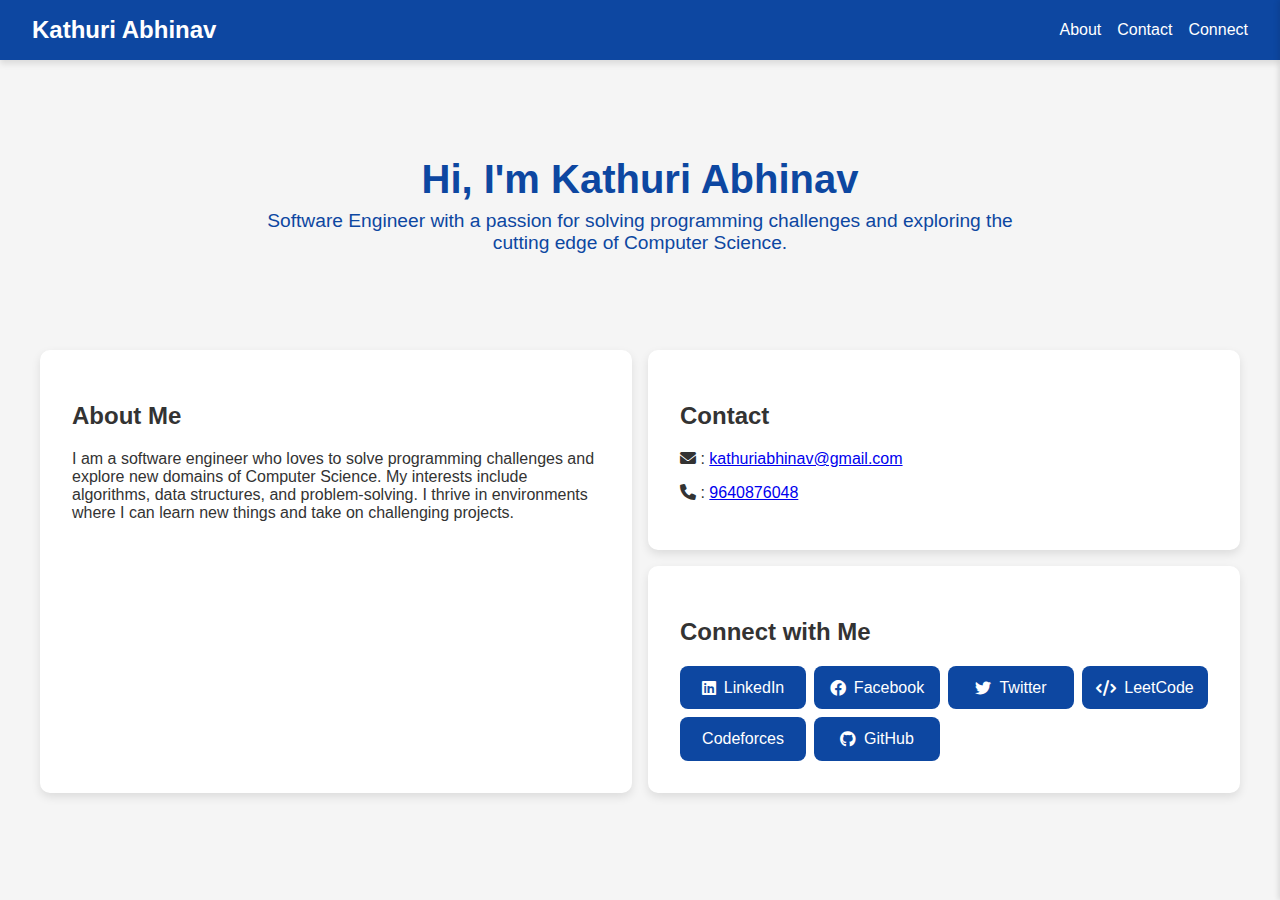
==== commit d6097d6f: "Update index.html" ====
--- a/index.html
+++ b/index.html
@@ -222,8 +222,8 @@
         </div>
         <div id="contact" class="contact section">
             <h2>Contact</h2>
-            <p><i class="fas fa-envelope"></i> Email: <a href="mailto:kathuriabhinav@gmail.com">kathuriabhinav@gmail.com</a></p>
-            <p><i class="fas fa-phone"></i> Mobile: <a href="tel:+919640876048">9640876048</a></p>
+            <p><i class="fas fa-envelope"></i> : <a href="mailto:kathuriabhinav@gmail.com">kathuriabhinav@gmail.com</a></p>
+            <p><i class="fas fa-phone"></i> : <a href="tel:+919640876048">9640876048</a></p>
         </div>
         <div id="connect" class="connect section">
             <h2>Connect with Me</h2>
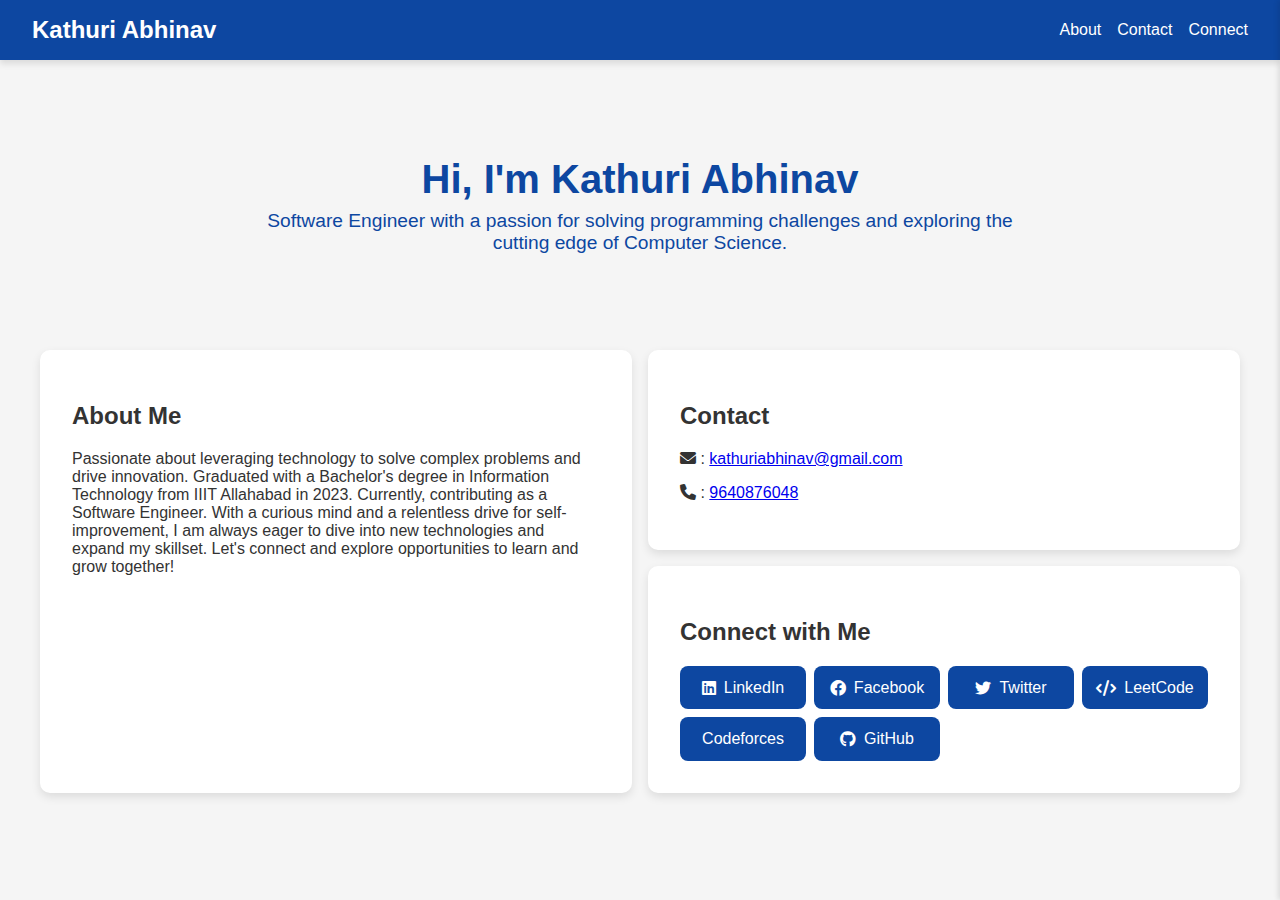
==== commit 49117917: "Update index.html" ====
--- a/index.html
+++ b/index.html
@@ -218,7 +218,7 @@
     <section class="main-content">
         <div id="about" class="about section">
             <h2>About Me</h2>
-            <p>I am a software engineer who loves to solve programming challenges and explore new domains of Computer Science. My interests include algorithms, data structures, and problem-solving. I thrive in environments where I can learn new things and take on challenging projects.</p>
+            <p>Passionate about leveraging technology to solve complex problems and drive innovation. Graduated with a Bachelor's degree in Information Technology from IIIT Allahabad in 2023. Currently, contributing as a Software Engineer. With a curious mind and a relentless drive for self-improvement, I am always eager to dive into new technologies and expand my skillset. Let's connect and explore opportunities to learn and grow together!</p>
         </div>
         <div id="contact" class="contact section">
             <h2>Contact</h2>
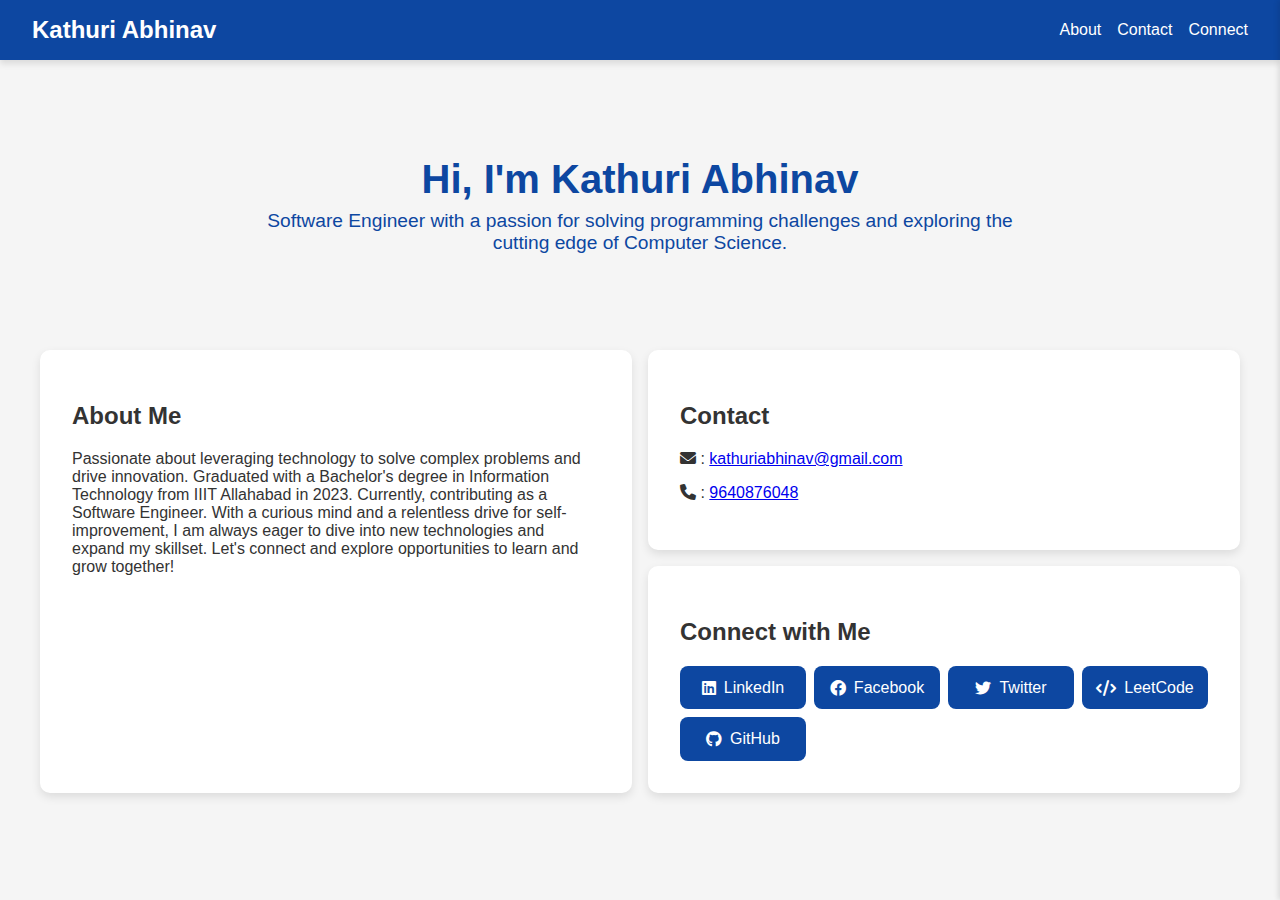
==== commit de185c20: "Update index.html" ====
--- a/index.html
+++ b/index.html
@@ -240,9 +240,6 @@
                 <a href="https://leetcode.com/u/voldemort_135/" target="_blank">
                     <i class="fas fa-code"></i> LeetCode
                 </a>
-                <a href="https://codeforces.com/profile/kathuriabhinav" target="_blank">
-                    Codeforces
-                </a>
                 <a href="https://github.com/kathuriabhinav" target="_blank">
                     <i class="fab fa-github"></i> GitHub
                 </a>
